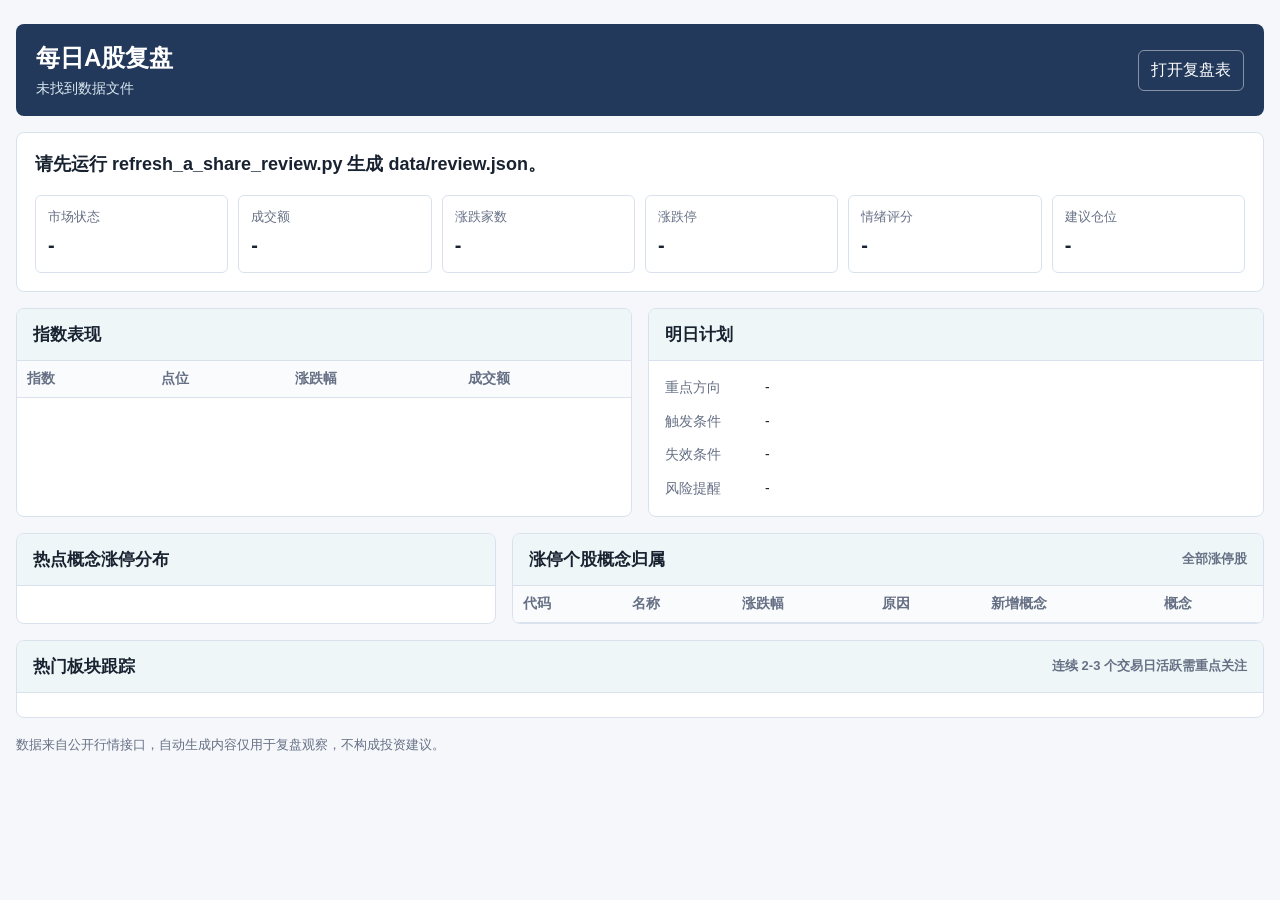
==== index.html @ b826b7be "Add files via upload" ====
<!doctype html>
<html lang="zh-CN">
<head>
  <meta charset="utf-8">
  <meta name="viewport" content="width=device-width, initial-scale=1">
  <title>每日A股复盘</title>
  <link rel="stylesheet" href="./styles.css?v=20260617-0938">
</head>
<body>
  <main class="app">
    <header class="topbar">
      <div>
        <h1>每日A股复盘</h1>
        <p id="updated">等待刷新</p>
      </div>
      <a class="button" href="./每日A股复盘表.xlsx">打开复盘表</a>
    </header>

    <section class="summary" id="summary">
      <div class="conclusion" id="conclusion">暂无数据</div>
      <div class="kpis">
        <article><span>市场状态</span><strong id="state">-</strong></article>
        <article><span>成交额</span><strong id="turnover">-</strong></article>
        <article><span>涨跌家数</span><strong id="breadth">-</strong></article>
        <article><span>涨跌停</span><strong id="limits">-</strong></article>
        <article><span>情绪评分</span><strong id="score">-</strong></article>
        <article><span>建议仓位</span><strong id="position">-</strong></article>
      </div>
    </section>

    <section class="grid two">
      <section class="panel">
        <div class="panel-head">
          <h2>指数表现</h2>
        </div>
        <div class="table-wrap">
          <table>
            <thead>
              <tr><th>指数</th><th>点位</th><th>涨跌幅</th><th>成交额</th></tr>
            </thead>
            <tbody id="indices"></tbody>
          </table>
        </div>
      </section>

      <section class="panel">
        <div class="panel-head">
          <h2>明日计划</h2>
        </div>
        <dl class="plan">
          <dt>重点方向</dt><dd id="watchThemes">-</dd>
          <dt>触发条件</dt><dd id="trigger">-</dd>
          <dt>失效条件</dt><dd id="invalid">-</dd>
          <dt>风险提醒</dt><dd id="risk">-</dd>
        </dl>
      </section>
    </section>

    <section class="grid market-grid">
      <section class="panel">
        <div class="panel-head">
          <h2>热点概念涨停分布</h2>
        </div>
        <div class="concept-list" id="conceptBoards"></div>
      </section>

      <section class="panel">
        <div class="panel-head">
          <h2>涨停个股概念归属</h2>
          <span class="panel-note" id="selectedConcept">全部涨停股</span>
        </div>
        <div class="table-wrap">
          <table>
            <thead>
              <tr><th>代码</th><th>名称</th><th>涨跌幅</th><th>原因</th><th>新增概念</th><th>概念</th></tr>
            </thead>
            <tbody id="limitUpStocks"></tbody>
          </table>
        </div>
      </section>
    </section>

    <section class="panel tracking-panel">
      <div class="panel-head">
        <h2>热门板块跟踪</h2>
        <span class="panel-note">连续 2-3 个交易日活跃需重点关注</span>
      </div>
      <div class="tracking-grid" id="hotBoardTracking"></div>
    </section>

    <footer>
      <span id="sourceStatus">数据来自公开行情接口，自动生成内容仅用于复盘观察，不构成投资建议。</span>
    </footer>
  </main>

  <script src="./data/review-data.js?v=20260617-0938"></script>
  <script src="./app.js?v=20260617-0938"></script>
</body>
</html>
---- styles.css ----
:root {
  --bg: #f5f7fb;
  --ink: #182230;
  --muted: #667085;
  --line: #d9e2ec;
  --panel: #ffffff;
  --navy: #23395b;
  --teal: #1f7a8c;
  --green: #1f7a4d;
  --red: #b42318;
  --amber: #b54708;
}

* {
  box-sizing: border-box;
}

body {
  margin: 0;
  background: var(--bg);
  color: var(--ink);
  font-family: "Microsoft YaHei", "PingFang SC", Arial, sans-serif;
}

.app {
  width: min(1280px, calc(100vw - 32px));
  margin: 0 auto;
  padding: 24px 0 32px;
}

.topbar {
  display: flex;
  align-items: center;
  justify-content: space-between;
  gap: 16px;
  padding: 18px 20px;
  background: var(--navy);
  color: #fff;
  border-radius: 8px;
}

h1, h2, p {
  margin: 0;
}

h1 {
  font-size: 24px;
}

h2 {
  font-size: 17px;
}

.topbar p {
  margin-top: 6px;
  color: #d9e8ef;
  font-size: 14px;
}

.button {
  color: #fff;
  border: 1px solid rgba(255, 255, 255, .45);
  text-decoration: none;
  padding: 9px 12px;
  border-radius: 6px;
  white-space: nowrap;
}

.stock-link {
  color: var(--navy);
  font-weight: 700;
  text-decoration: none;
}

.stock-link:hover {
  color: var(--teal);
  text-decoration: underline;
}

.summary, .panel {
  margin-top: 16px;
  background: var(--panel);
  border: 1px solid var(--line);
  border-radius: 8px;
}

.summary {
  padding: 18px;
}

.conclusion {
  font-size: 18px;
  line-height: 1.55;
  font-weight: 700;
}

.kpis {
  display: grid;
  grid-template-columns: repeat(6, minmax(120px, 1fr));
  gap: 10px;
  margin-top: 16px;
}

.kpis article {
  border: 1px solid var(--line);
  border-radius: 6px;
  padding: 12px;
  min-height: 78px;
}

.kpis span {
  display: block;
  color: var(--muted);
  font-size: 13px;
}

.kpis strong {
  display: block;
  margin-top: 8px;
  font-size: 20px;
}

.grid {
  display: grid;
  gap: 16px;
}

.grid.two {
  grid-template-columns: 1fr 1fr;
}

.market-grid {
  grid-template-columns: minmax(330px, .78fr) minmax(620px, 1.22fr);
}

.panel {
  overflow: hidden;
}

.panel-head {
  display: flex;
  align-items: center;
  justify-content: space-between;
  padding: 14px 16px;
  border-bottom: 1px solid var(--line);
  background: #eef6f7;
}

.panel-note {
  color: var(--muted);
  font-size: 13px;
  font-weight: 700;
}

.table-wrap {
  overflow-x: auto;
}

table {
  width: 100%;
  border-collapse: collapse;
  font-size: 14px;
}

th, td {
  padding: 9px 10px;
  border-bottom: 1px solid var(--line);
  text-align: left;
  vertical-align: top;
  white-space: nowrap;
}

td.concept-cell {
  white-space: normal;
  min-width: 170px;
}

td.reason-cell {
  white-space: normal;
  min-width: 220px;
  line-height: 1.45;
  color: #344054;
}

th {
  color: var(--muted);
  font-weight: 700;
  background: #fafbfc;
}

.plan {
  display: grid;
  grid-template-columns: 88px 1fr;
  gap: 12px;
  padding: 16px;
  margin: 0;
  font-size: 14px;
  line-height: 1.55;
}

.plan dt {
  color: var(--muted);
}

.plan dd {
  margin: 0;
}

.up {
  color: var(--red);
  font-weight: 700;
}

.down {
  color: var(--green);
  font-weight: 700;
}

.flat {
  color: var(--muted);
}

.concept-list {
  display: grid;
  gap: 7px;
  padding: 8px;
  max-height: 620px;
  overflow: auto;
}

.concept-card {
  display: grid;
  grid-template-columns: 26px 1fr;
  gap: 8px;
  width: 100%;
  padding: 8px;
  border: 1px solid var(--line);
  border-radius: 6px;
  background: #fff;
  color: var(--ink);
  cursor: pointer;
  font: inherit;
  text-align: left;
}

.concept-card:hover,
.concept-card.active {
  border-color: var(--teal);
  background: #f3fbfc;
}

.concept-card.active .concept-rank {
  background: var(--teal);
}

.concept-rank {
  width: 22px;
  height: 22px;
  display: grid;
  place-items: center;
  border-radius: 50%;
  background: var(--navy);
  color: #fff;
  font-weight: 700;
  font-size: 12px;
}

.concept-title {
  display: flex;
  align-items: center;
  justify-content: space-between;
  gap: 10px;
}

.concept-title strong {
  font-size: 14px;
}

.concept-title span {
  color: var(--red);
  font-weight: 700;
  white-space: nowrap;
  font-size: 13px;
}

.concept-meta {
  margin-top: 3px;
  color: var(--muted);
  font-size: 12px;
}

.stock-tags,
.concept-cell {
  display: flex;
  flex-wrap: wrap;
  gap: 5px;
}

.stock-tag,
.chip {
  display: inline-flex;
  align-items: center;
  gap: 5px;
  border: 1px solid var(--line);
  background: #f8fafc;
  border-radius: 999px;
  padding: 3px 7px;
  font-size: 12px;
  line-height: 1.2;
}

.stock-tag em {
  color: var(--red);
  font-style: normal;
  font-weight: 700;
}

.chip {
  color: var(--navy);
  background: #eef6f7;
}

.empty {
  color: var(--muted);
  padding: 16px;
}

.tracking-panel {
  margin-top: 16px;
}

.tracking-grid {
  display: grid;
  grid-template-columns: repeat(3, minmax(0, 1fr));
  gap: 10px;
  padding: 12px;
}

.tracking-card {
  border: 1px solid var(--line);
  border-radius: 8px;
  padding: 12px;
  background: #fff;
}

.tracking-card.highlight {
  border-color: #f59e0b;
  background: #fffbeb;
}

.tracking-title {
  display: flex;
  align-items: center;
  justify-content: space-between;
  gap: 10px;
}

.tracking-title strong {
  font-size: 15px;
}

.tracking-title span {
  color: var(--red);
  font-weight: 700;
  font-size: 13px;
}

.tracking-meta {
  margin-top: 6px;
  color: var(--muted);
  font-size: 13px;
}

.tracking-days {
  display: grid;
  gap: 7px;
  margin-top: 10px;
}

.tracking-days div {
  display: grid;
  grid-template-columns: 78px 42px 1fr;
  gap: 6px;
  align-items: start;
  font-size: 12px;
}

.tracking-days b {
  color: var(--navy);
}

.tracking-days em {
  color: var(--red);
  font-style: normal;
  font-weight: 700;
}

.tracking-days small {
  color: var(--muted);
  line-height: 1.35;
}

footer {
  color: var(--muted);
  font-size: 13px;
  margin-top: 18px;
}

@media (max-width: 900px) {
  .topbar {
    align-items: flex-start;
    flex-direction: column;
  }

  .grid.two,
  .market-grid,
  .tracking-grid,
  .kpis {
    grid-template-columns: 1fr;
  }
}
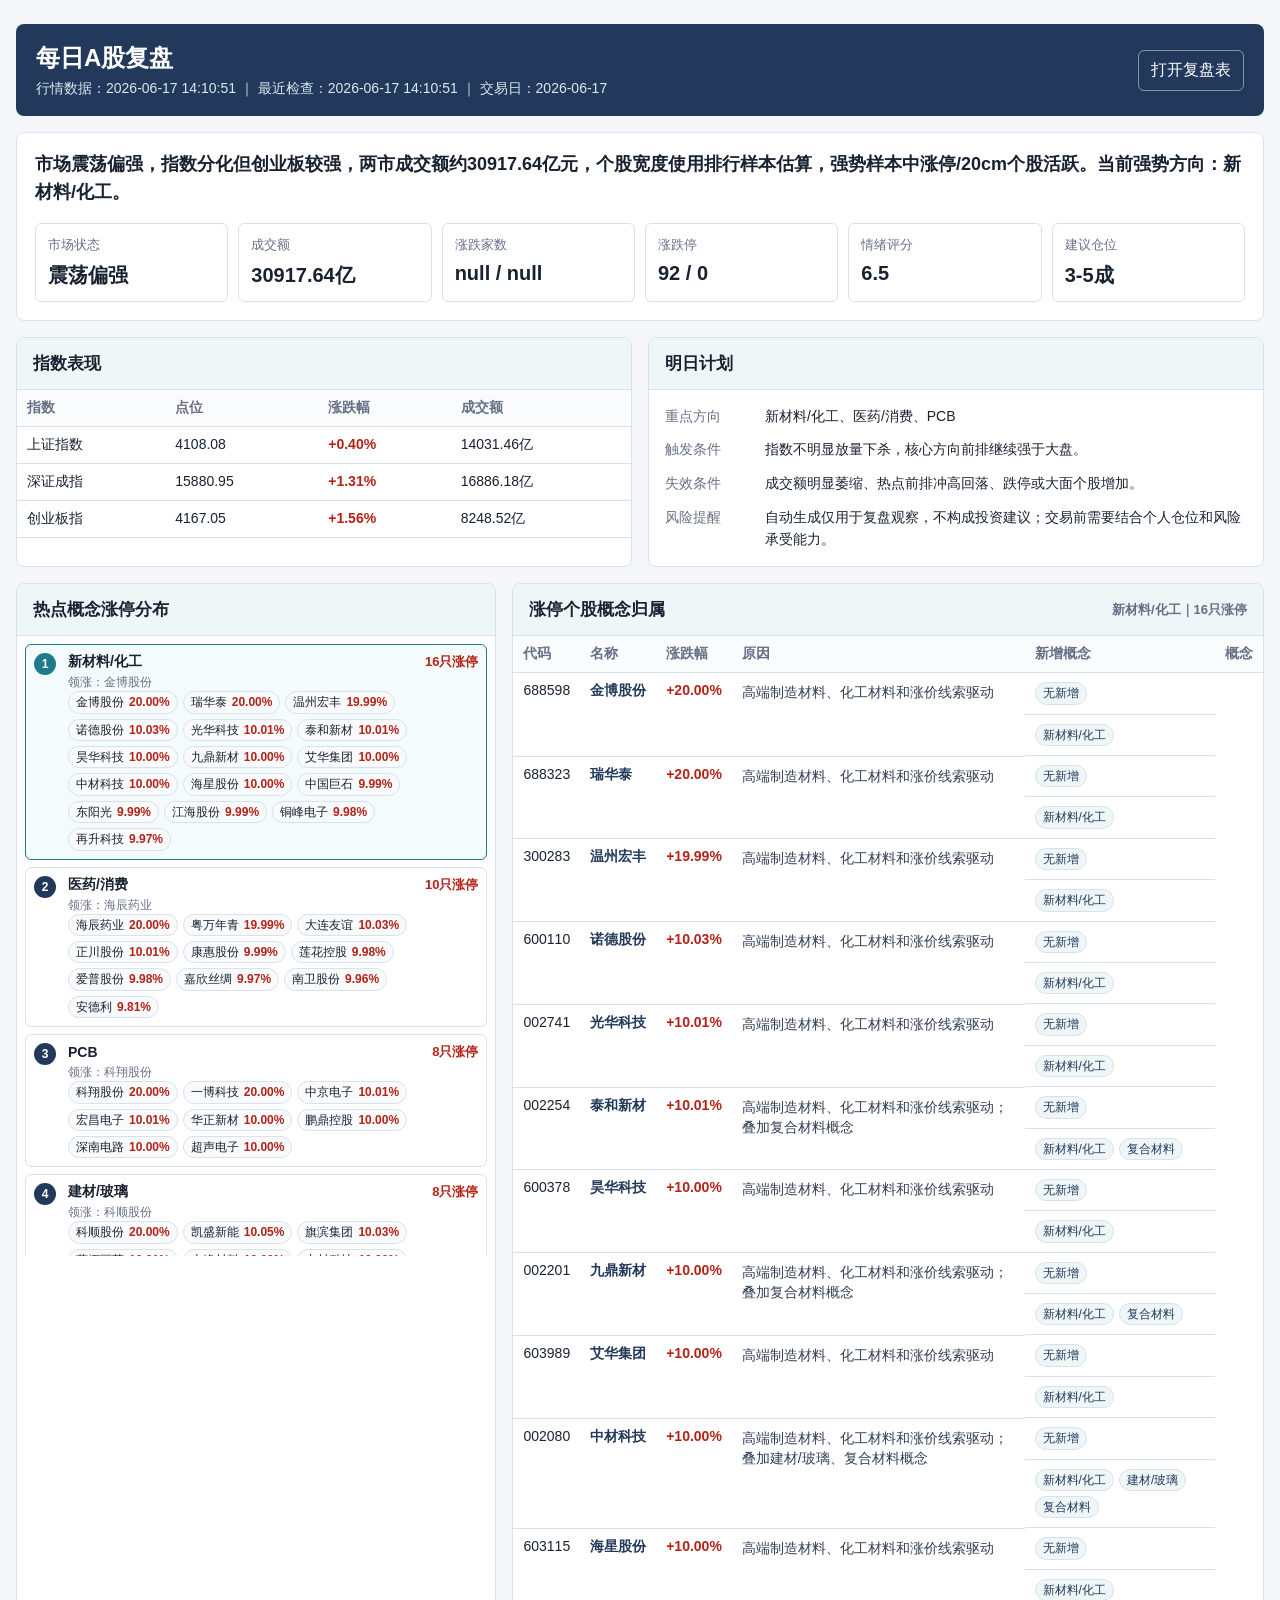
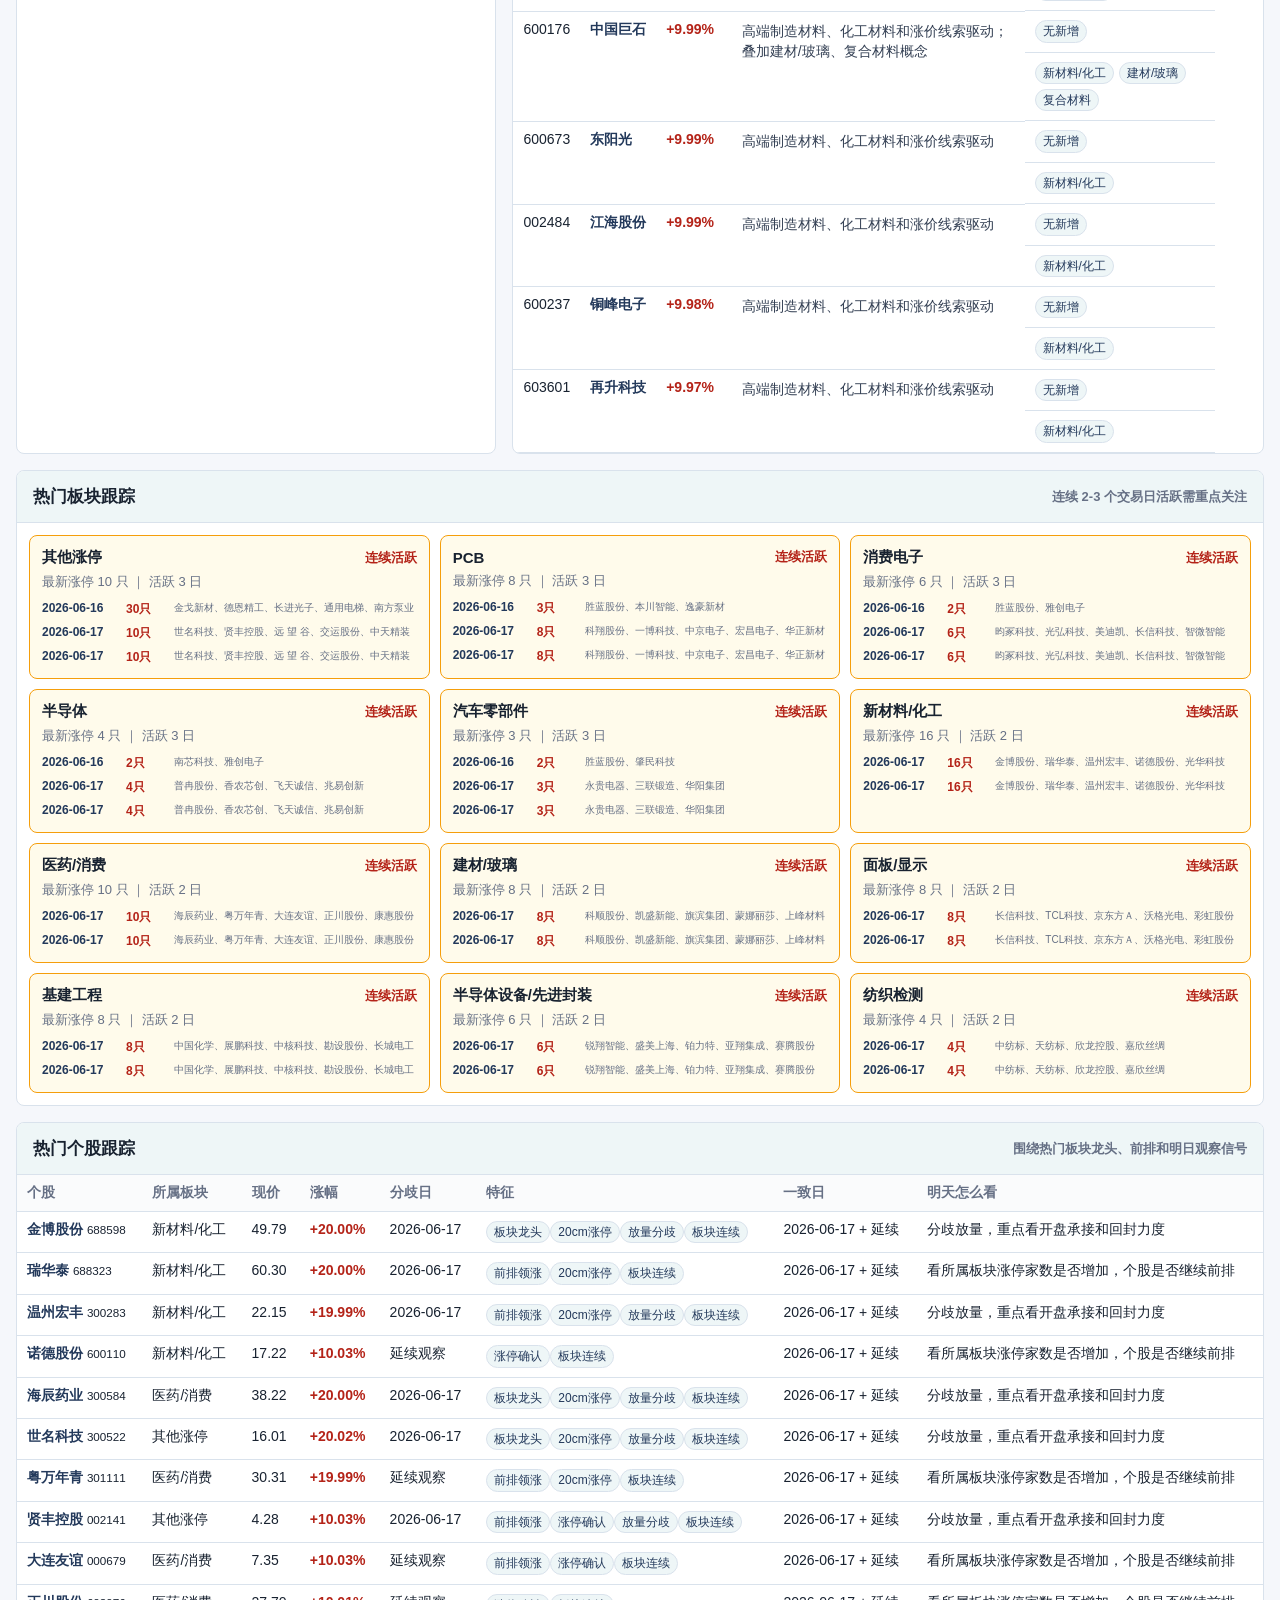
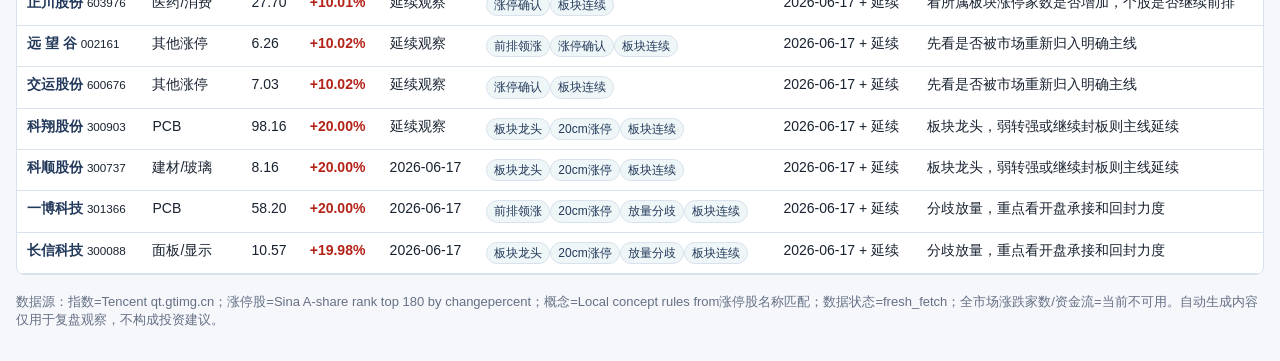
==== commit 58ac86e0: "Add files via upload" ====
--- a/index.html
+++ b/index.html
@@ -4,7 +4,7 @@
   <meta charset="utf-8">
   <meta name="viewport" content="width=device-width, initial-scale=1">
   <title>每日A股复盘</title>
-  <link rel="stylesheet" href="./styles.css?v=20260617-0938">
+  <link rel="stylesheet" href="./styles.css?v=20260617-2158">
 </head>
 <body>
   <main class="app">
@@ -88,12 +88,29 @@
       <div class="tracking-grid" id="hotBoardTracking"></div>
     </section>
 
+    <section class="panel tracking-panel">
+      <div class="panel-head">
+        <h2>热门个股跟踪</h2>
+        <span class="panel-note">围绕热门板块龙头、前排和明日观察信号</span>
+      </div>
+      <div class="table-wrap">
+        <table class="hot-stock-table">
+          <thead>
+            <tr>
+              <th>个股</th><th>所属板块</th><th>现价</th><th>涨幅</th><th>分歧日</th><th>特征</th><th>一致日</th><th>明天怎么看</th>
+            </tr>
+          </thead>
+          <tbody id="hotStockTracking"></tbody>
+        </table>
+      </div>
+    </section>
+
     <footer>
       <span id="sourceStatus">数据来自公开行情接口，自动生成内容仅用于复盘观察，不构成投资建议。</span>
     </footer>
   </main>
 
-  <script src="./data/review-data.js?v=20260617-0938"></script>
-  <script src="./app.js?v=20260617-0938"></script>
+  <script src="./data/review-data.js?v=20260617-2158"></script>
+  <script src="./app.js?v=20260617-2158"></script>
 </body>
 </html>
